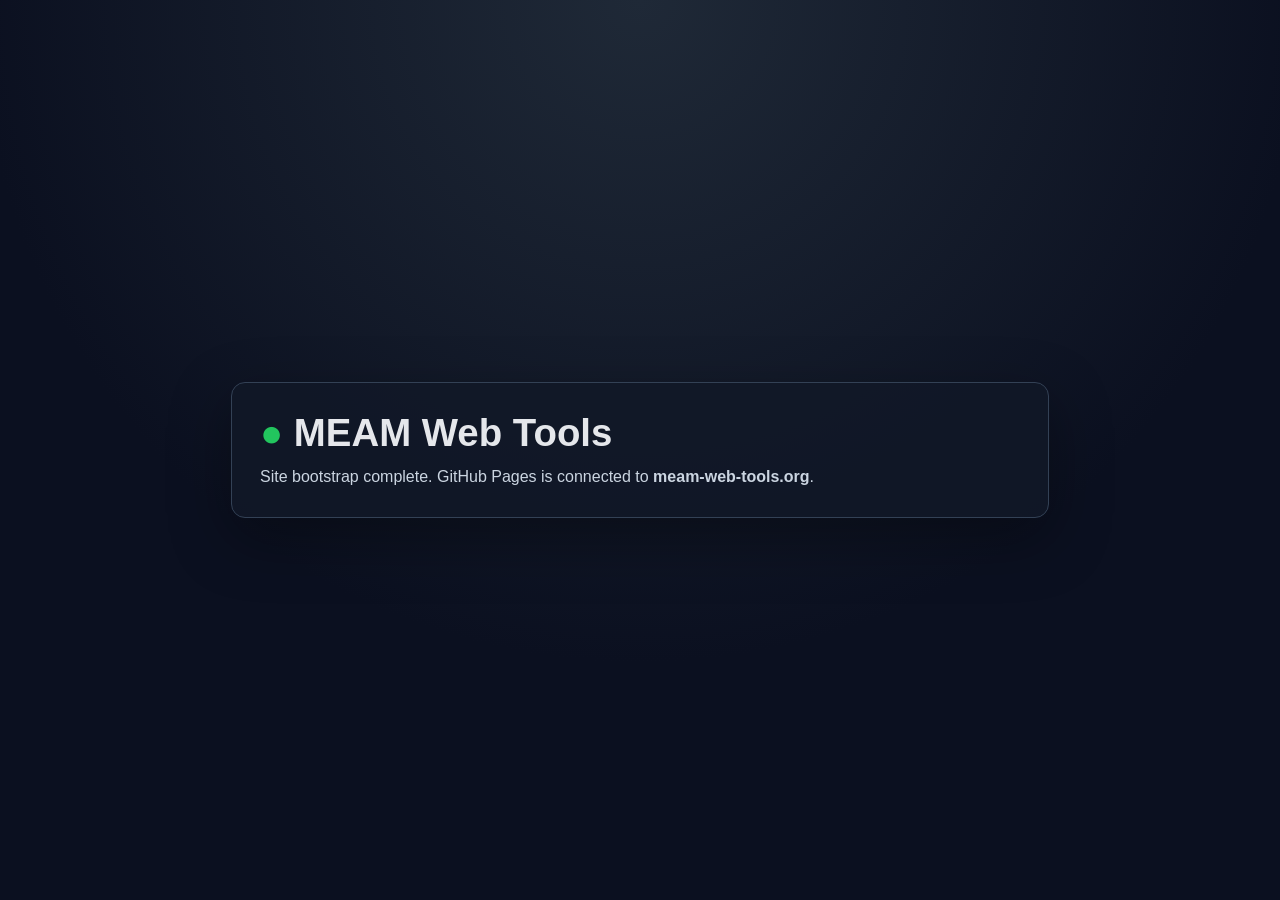
==== index.html @ 18fa7fb6 "Initialize GitHub Pages site with custom domain" ====
﻿<!doctype html>
<html lang="en">
<head>
  <meta charset="UTF-8" />
  <meta name="viewport" content="width=device-width, initial-scale=1.0" />
  <title>MEAM Web Tools</title>
  <style>
    :root { --bg:#0f172a; --card:#111827; --text:#e5e7eb; --accent:#22c55e; }
    body { margin:0; font-family:Segoe UI, Tahoma, Geneva, Verdana, sans-serif; background:radial-gradient(circle at top,#1f2937,#0b1020 60%); color:var(--text); min-height:100vh; display:grid; place-items:center; }
    main { background:rgba(17,24,39,.85); border:1px solid #334155; border-radius:14px; padding:28px; width:min(92vw,760px); box-shadow:0 20px 60px rgba(0,0,0,.35); }
    h1 { margin:0 0 10px; font-size:clamp(1.5rem,3vw,2.4rem); }
    p { margin:0; color:#cbd5e1; line-height:1.5; }
    .dot { color:var(--accent); }
  </style>
</head>
<body>
  <main>
    <h1><span class="dot">●</span> MEAM Web Tools</h1>
    <p>Site bootstrap complete. GitHub Pages is connected to <strong>meam-web-tools.org</strong>.</p>
  </main>
</body>
</html>
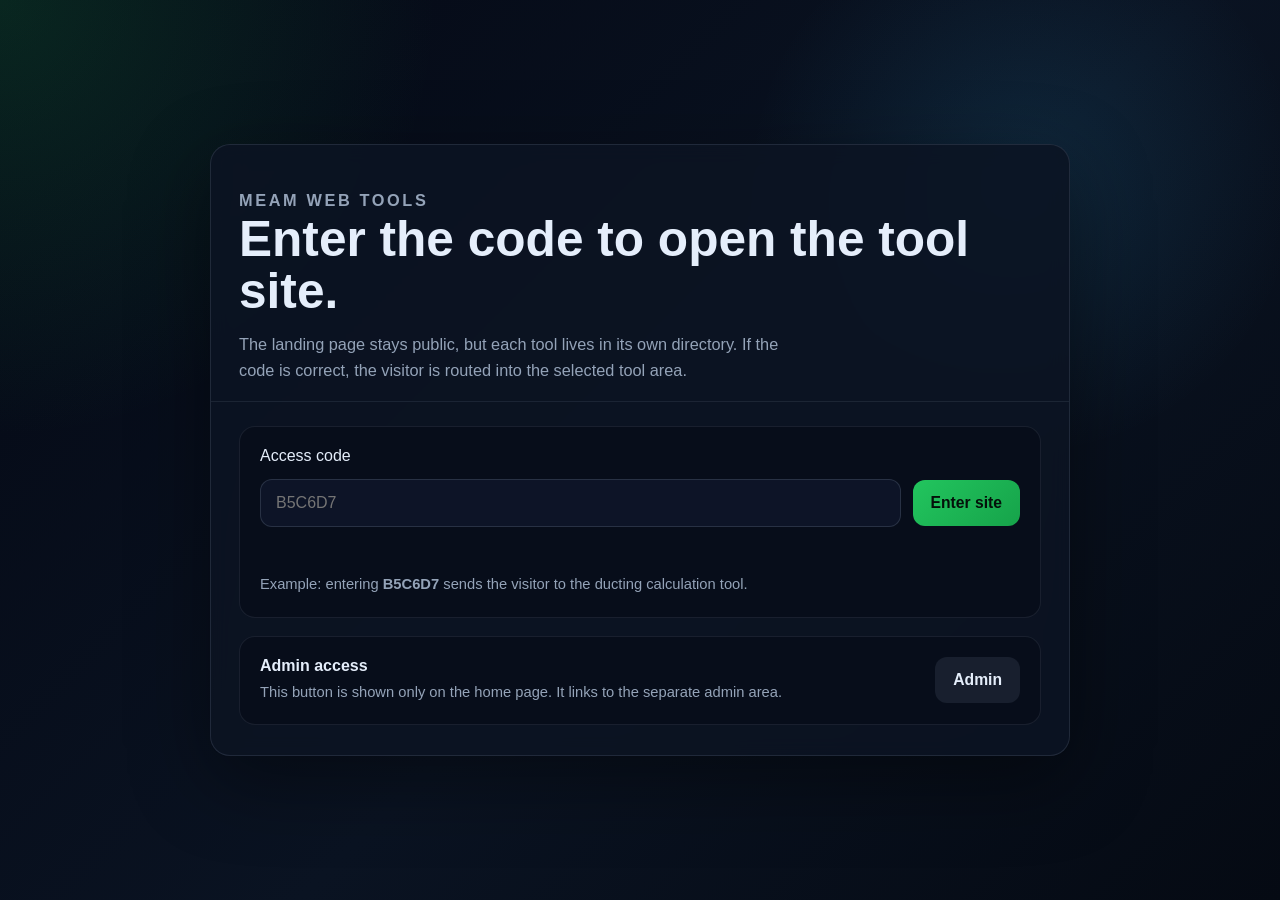
==== commit 0482fa2a: "2026_06_07_@_13-39-08" ====
--- a/index.html
+++ b/index.html
@@ -5,18 +5,246 @@
   <meta name="viewport" content="width=device-width, initial-scale=1.0" />
   <title>MEAM Web Tools</title>
   <style>
-    :root { --bg:#0f172a; --card:#111827; --text:#e5e7eb; --accent:#22c55e; }
-    body { margin:0; font-family:Segoe UI, Tahoma, Geneva, Verdana, sans-serif; background:radial-gradient(circle at top,#1f2937,#0b1020 60%); color:var(--text); min-height:100vh; display:grid; place-items:center; }
-    main { background:rgba(17,24,39,.85); border:1px solid #334155; border-radius:14px; padding:28px; width:min(92vw,760px); box-shadow:0 20px 60px rgba(0,0,0,.35); }
-    h1 { margin:0 0 10px; font-size:clamp(1.5rem,3vw,2.4rem); }
-    p { margin:0; color:#cbd5e1; line-height:1.5; }
-    .dot { color:var(--accent); }
+    :root {
+      color-scheme: dark;
+      --bg: #07111f;
+      --panel: rgba(12, 20, 35, 0.88);
+      --panel-border: rgba(148, 163, 184, 0.16);
+      --text: #e5eefb;
+      --muted: #94a3b8;
+      --accent: #22c55e;
+      --accent-strong: #16a34a;
+      --danger: #fb7185;
+      --input: rgba(15, 23, 42, 0.86);
+    }
+
+    * { box-sizing: border-box; }
+    body {
+      margin: 0;
+      min-height: 100vh;
+      font-family: Segoe UI, Tahoma, Geneva, Verdana, sans-serif;
+      color: var(--text);
+      background:
+        radial-gradient(circle at top left, rgba(34, 197, 94, 0.16), transparent 28%),
+        radial-gradient(circle at 80% 20%, rgba(56, 189, 248, 0.12), transparent 22%),
+        linear-gradient(135deg, #040814, #0a1322 55%, #050a13);
+      display: grid;
+      place-items: center;
+      padding: 24px;
+    }
+
+    main {
+      width: min(100%, 860px);
+      background: var(--panel);
+      border: 1px solid var(--panel-border);
+      border-radius: 20px;
+      box-shadow: 0 24px 80px rgba(0, 0, 0, 0.42);
+      overflow: hidden;
+      backdrop-filter: blur(10px);
+    }
+
+    .hero {
+      padding: 28px 28px 18px;
+      border-bottom: 1px solid rgba(148, 163, 184, 0.12);
+    }
+
+    .eyebrow {
+      margin: 0 0 10px;
+      color: var(--muted);
+      text-transform: uppercase;
+      letter-spacing: 0.16em;
+      font-size: 0.78rem;
+      font-weight: 700;
+    }
+
+    h1 {
+      margin: 0;
+      font-size: clamp(2rem, 4vw, 3.1rem);
+      line-height: 1.05;
+    }
+
+    .accent { color: var(--accent); }
+
+    .hero p {
+      margin: 14px 0 0;
+      max-width: 62ch;
+      color: var(--muted);
+      line-height: 1.6;
+      font-size: 1.02rem;
+    }
+
+    .content {
+      display: grid;
+      gap: 18px;
+      padding: 24px 28px 30px;
+    }
+
+    .card {
+      background: rgba(7, 12, 23, 0.62);
+      border: 1px solid rgba(148, 163, 184, 0.12);
+      border-radius: 16px;
+      padding: 20px;
+    }
+
+    .form-row {
+      display: grid;
+      grid-template-columns: 1fr auto;
+      gap: 12px;
+      align-items: center;
+      margin-top: 14px;
+    }
+
+    input {
+      width: 100%;
+      border: 1px solid rgba(148, 163, 184, 0.2);
+      background: var(--input);
+      color: var(--text);
+      border-radius: 12px;
+      padding: 14px 15px;
+      font-size: 1rem;
+      outline: none;
+    }
+
+    input:focus {
+      border-color: rgba(34, 197, 94, 0.7);
+      box-shadow: 0 0 0 4px rgba(34, 197, 94, 0.12);
+    }
+
+    button, .link-button {
+      border: 0;
+      border-radius: 12px;
+      padding: 14px 18px;
+      font-size: 0.98rem;
+      font-weight: 700;
+      text-decoration: none;
+      cursor: pointer;
+      transition: transform 0.15s ease, background 0.15s ease, opacity 0.15s ease;
+      display: inline-flex;
+      align-items: center;
+      justify-content: center;
+      gap: 8px;
+    }
+
+    button:hover, .link-button:hover { transform: translateY(-1px); }
+
+    .primary {
+      background: linear-gradient(135deg, var(--accent), var(--accent-strong));
+      color: #04110a;
+    }
+
+    .secondary {
+      background: rgba(148, 163, 184, 0.12);
+      color: var(--text);
+    }
+
+    .admin-row {
+      display: flex;
+      flex-wrap: wrap;
+      align-items: center;
+      justify-content: space-between;
+      gap: 12px;
+    }
+
+    .status {
+      margin: 12px 0 0;
+      min-height: 1.5em;
+      color: var(--muted);
+    }
+
+    .status.error { color: var(--danger); }
+    .status.success { color: var(--accent); }
+
+    .small {
+      color: var(--muted);
+      font-size: 0.92rem;
+      line-height: 1.6;
+      margin: 10px 0 0;
+    }
+
+    .hidden { display: none !important; }
+
+    @media (max-width: 640px) {
+      .hero, .content { padding-left: 18px; padding-right: 18px; }
+      .form-row { grid-template-columns: 1fr; }
+      .admin-row { flex-direction: column; align-items: stretch; }
+      .link-button, button { width: 100%; }
+    }
   </style>
 </head>
 <body>
   <main>
-    <h1><span class="dot">●</span> MEAM Web Tools</h1>
-    <p>Site bootstrap complete. GitHub Pages is connected to <strong>meam-web-tools.org</strong>.</p>
+    <section class="hero">
+      <p class="eyebrow">MEAM Web Tools</p>
+      <h1>Enter the code to open the tool site.</h1>
+      <p>
+        The landing page stays public, but each tool lives in its own directory.
+        If the code is correct, the visitor is routed into the selected tool area.
+      </p>
+    </section>
+
+    <section class="content">
+      <div class="card">
+        <label for="accessCode">Access code</label>
+        <div class="form-row">
+          <input id="accessCode" name="accessCode" autocomplete="one-time-code" inputmode="text" placeholder="B5C6D7" />
+          <button class="primary" id="enterButton" type="button">Enter site</button>
+        </div>
+        <div class="status" id="codeStatus"></div>
+        <p class="small">
+          Example: entering <strong>B5C6D7</strong> sends the visitor to the ducting calculation tool.
+        </p>
+      </div>
+
+      <div class="card admin-row">
+        <div>
+          <strong>Admin access</strong>
+          <p class="small" style="margin-top:6px;">
+            This button is shown only on the home page. It links to the separate admin area.
+          </p>
+        </div>
+        <a class="link-button secondary" id="adminButton" href="/admin/">Admin</a>
+      </div>
+    </section>
   </main>
+
+  <script>
+    const codeMap = {
+      B5C6D7: "/tools/ducting-calculation/"
+    };
+
+    const codeInput = document.getElementById("accessCode");
+    const enterButton = document.getElementById("enterButton");
+    const status = document.getElementById("codeStatus");
+
+    function setStatus(message, className) {
+      status.textContent = message;
+      status.className = "status" + (className ? ` ${className}` : "");
+    }
+
+    function openTool() {
+      const value = codeInput.value.trim().toUpperCase();
+      const destination = codeMap[value];
+
+      if (!destination) {
+        setStatus("That code is not valid.", "error");
+        return;
+      }
+
+      sessionStorage.setItem("meam:webtools:access", value);
+      setStatus("Code accepted. Opening tool site...", "success");
+      window.location.href = destination;
+    }
+
+    enterButton.addEventListener("click", openTool);
+    codeInput.addEventListener("keydown", (event) => {
+      if (event.key === "Enter") {
+        openTool();
+      }
+    });
+
+    if (sessionStorage.getItem("meam:webtools:access")) {
+      setStatus("A session code is already present.", "success");
+    }
+  </script>
 </body>
 </html>
